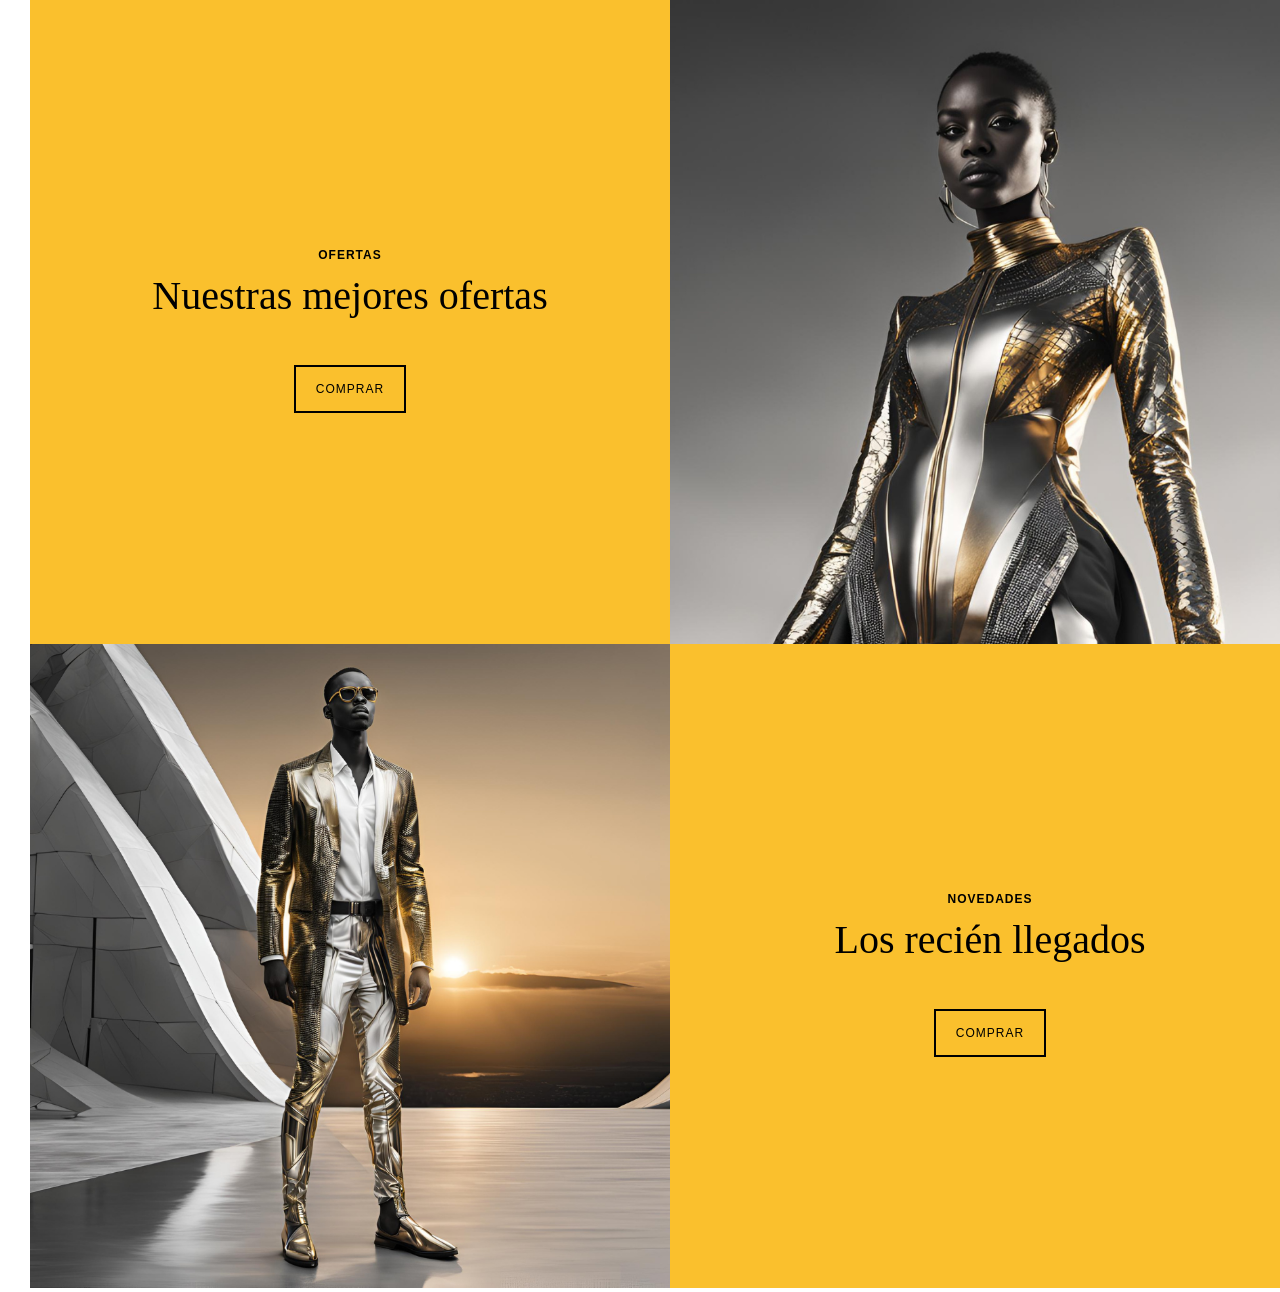
==== ActsCSS/index.html @ 95e4d598 "Empezada la práctica 2.1" ====
<!DOCTYPE html>
<html lang="es">
    <head>
        <meta charset="UTF-8">
        <link rel="stylesheet" href="css/style.css">
    </head>
    <body>
        <div class="container">
            <div class="row">
                <div class="htmlblock">
                    <div>
                        <div class="innerblock">
                            <div>Ofertas</div>
                            <div class="title">Nuestras mejores ofertas</div>
                            <a class="enlace" href="#">Comprar</a>
                        </div>    
                    </div>    
                </div>
                <div><img src="image/modelo1.png" title="Modelo 1" alt="Modelo 1"></div>
            </div>
            <div class="row">
                <div><img src="image/modelo2.png" title="Modelo 2" alt="Modelo 2"></div>
                <div class="htmlblock">
                    <div>
                        <div class="innerblock">
                            <div>Novedades</div>
                            <div class="title">Los recién llegados</div>
                            <a class="enlace" href="#">Comprar</a>
                        </div>    
                    </div>
                </div>
            </div>
        </div>
    </body>
</html>
---- ActsCSS/css/style.css ----
body {
  margin: 0;
}

.container {
  display: flex;
  flex-direction: column;
  align-content: center;
  text-align: center;
  max-width: 1540px;
  width: 100%;
  margin: 0 auto;
}

.row {
  display: flex;
  width: 100%;
  padding: 0 30px 0 30px;
}

.row > div {
  width: 50%;
}

img {
  width: 100%;
  height: 100%;
}

.htmlblock {
  background-color: rgb(250, 192, 45);
  align-content: center;
  text-align: center;
  width: 50%;
}

.innerblock > div:first-child {
  font-family: "Arial";
  font-weight: bold;
  font-size: 12px;
  text-transform: uppercase;
  letter-spacing: 1px;
  color: black;
}

.title {
  font-family: "Times New Roman";
  font-size: 40px;
  padding: 10px 0 60px 0;
}

.enlace {
  border: 2px solid black;
  padding: 15px 20px 15px 20px;
  font-family: Arial;
  font-size: 12px;
  letter-spacing: 1px;
  text-decoration: none;
  color: black;
  transition: 0.3s;
  text-transform: uppercase;
}

.enlace:hover {
  background-color: black;
  color: rgb(250, 192, 45);
}
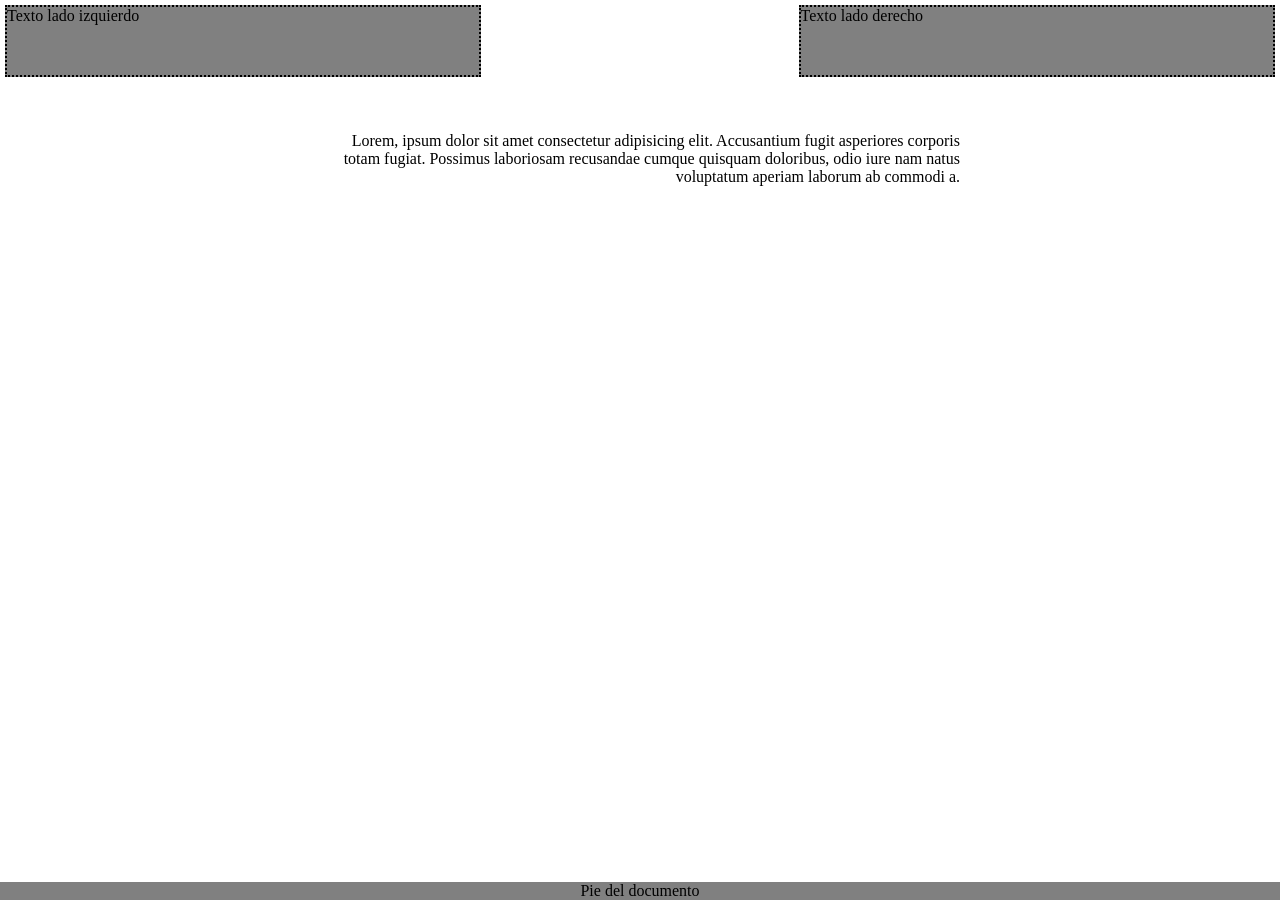
==== commit c3bce630: "Subida" ====
--- a/ActsCSS/index.html
+++ b/ActsCSS/index.html
@@ -5,31 +5,11 @@
         <link rel="stylesheet" href="css/style.css">
     </head>
     <body>
-        <div class="container">
-            <div class="row">
-                <div class="htmlblock">
-                    <div>
-                        <div class="innerblock">
-                            <div>Ofertas</div>
-                            <div class="title">Nuestras mejores ofertas</div>
-                            <a class="enlace" href="#">Comprar</a>
-                        </div>    
-                    </div>    
-                </div>
-                <div><img src="image/modelo1.png" title="Modelo 1" alt="Modelo 1"></div>
-            </div>
-            <div class="row">
-                <div><img src="image/modelo2.png" title="Modelo 2" alt="Modelo 2"></div>
-                <div class="htmlblock">
-                    <div>
-                        <div class="innerblock">
-                            <div>Novedades</div>
-                            <div class="title">Los recién llegados</div>
-                            <a class="enlace" href="#">Comprar</a>
-                        </div>    
-                    </div>
-                </div>
-            </div>
+        <div class="izquierda">Texto lado izquierdo</div>
+        <div class="derecha">Texto lado derecho</div>
+        <div class="texto-largo">
+            <p>Lorem, ipsum dolor sit amet consectetur adipisicing elit. Accusantium fugit asperiores corporis totam fugiat. Possimus laboriosam recusandae cumque quisquam doloribus, odio iure nam natus voluptatum aperiam laborum ab commodi a.</p>
         </div>
+        <div class="foot">Pie del documento</div>
     </body>
 </html>
--- a/ActsCSS/css/style.css
+++ b/ActsCSS/css/style.css
@@ -1,67 +1,41 @@
-body {
+* {
   margin: 0;
 }
 
-.container {
-  display: flex;
-  flex-direction: column;
-  align-content: center;
-  text-align: center;
-  max-width: 1540px;
-  width: 100%;
-  margin: 0 auto;
+.izquierda, .derecha {
+  display: inline;
+  width: 33%;
+  border: 2px dotted;
+  background-color: #808080;
+  margin: 5px;
+  padding-right: 50px;
+  padding-bottom: 50px;
 }
 
-.row {
-  display: flex;
-  width: 100%;
-  padding: 0 30px 0 30px;
+.izquierda {
+  float: left;
 }
 
-.row > div {
-  width: 50%;
+.derecha {
+  float: right;
 }
 
-img {
+.texto-largo {
+  padding-top: 50px;
   width: 100%;
-  height: 100%;
+  float: left;
 }
 
-.htmlblock {
-  background-color: rgb(250, 192, 45);
-  align-content: center;
-  text-align: center;
+.texto-largo p {
   width: 50%;
+  margin: 0 auto;
+  text-align: right;
 }
 
-.innerblock > div:first-child {
-  font-family: "Arial";
-  font-weight: bold;
-  font-size: 12px;
-  text-transform: uppercase;
-  letter-spacing: 1px;
-  color: black;
-}
-
-.title {
-  font-family: "Times New Roman";
-  font-size: 40px;
-  padding: 10px 0 60px 0;
-}
-
-.enlace {
-  border: 2px solid black;
-  padding: 15px 20px 15px 20px;
-  font-family: Arial;
-  font-size: 12px;
-  letter-spacing: 1px;
-  text-decoration: none;
-  color: black;
-  transition: 0.3s;
-  text-transform: uppercase;
-}
-
-.enlace:hover {
-  background-color: black;
-  color: rgb(250, 192, 45);
+.foot {
+  position: fixed;
+  width: 100%;
+  text-align: center;
+  background-color: gray;
+  bottom: 0;
 }
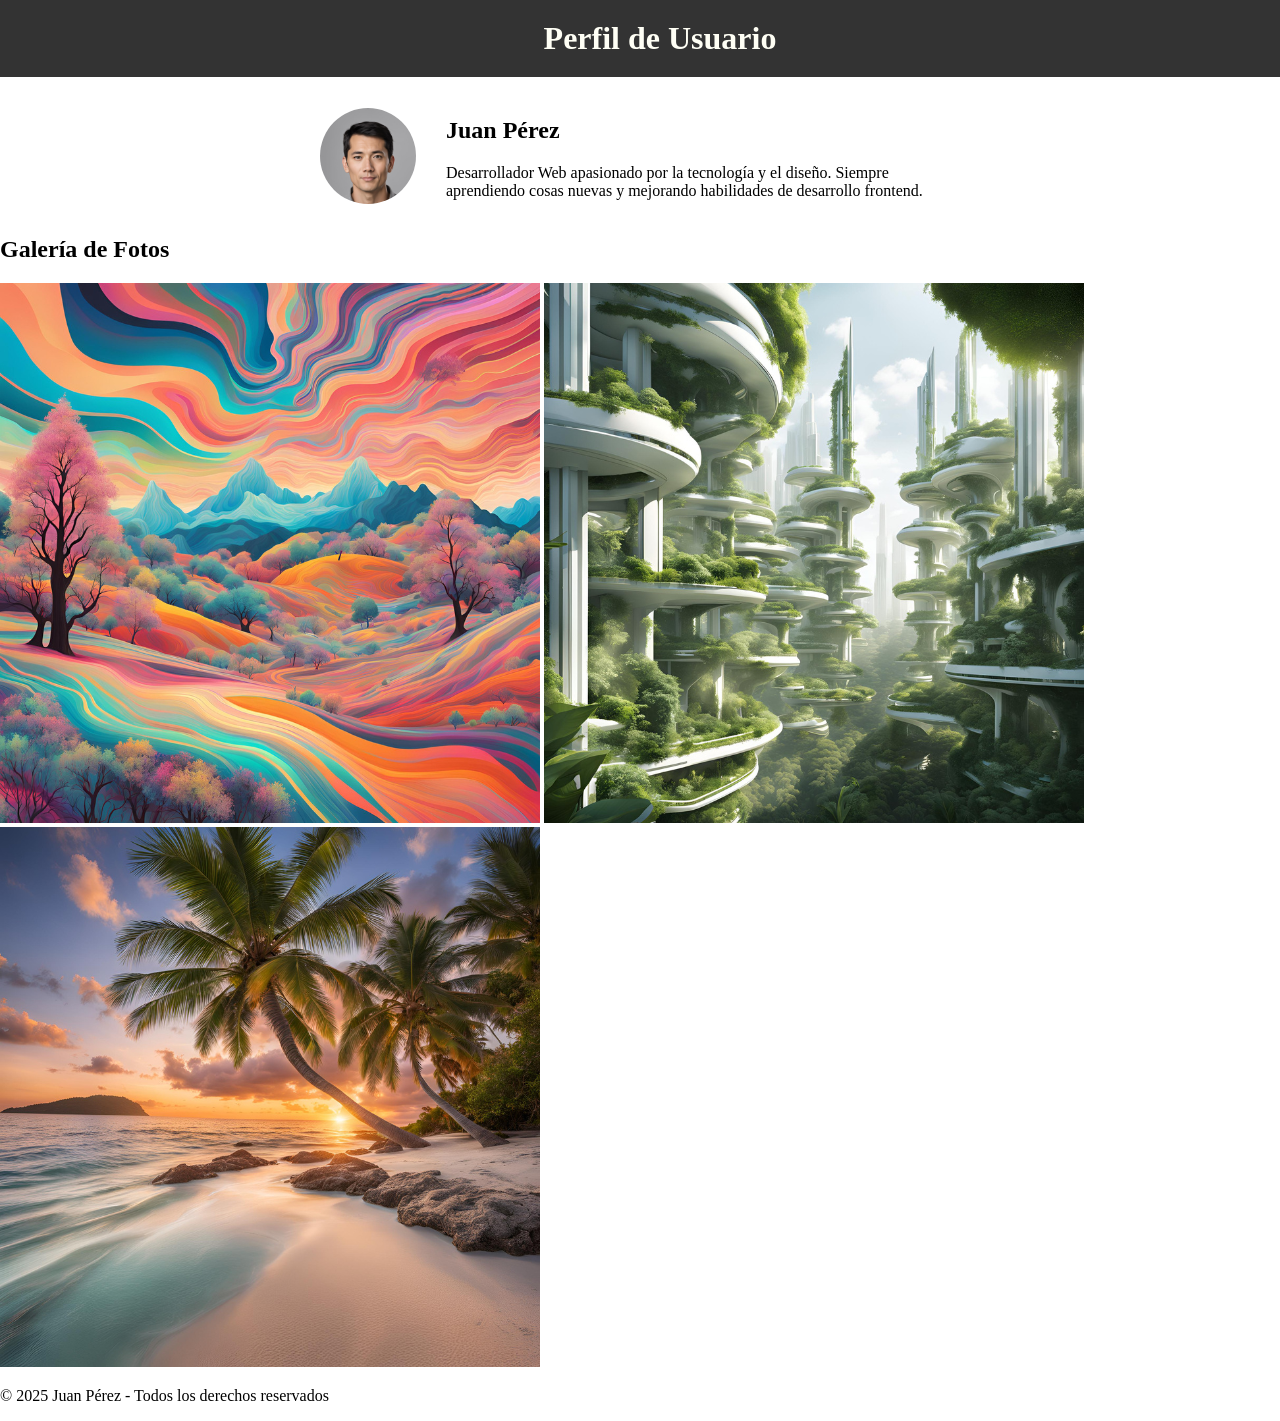
==== commit f4a50e27: "Clases" ====
--- a/ActsCSS/index.html
+++ b/ActsCSS/index.html
@@ -1,15 +1,38 @@
 <!DOCTYPE html>
 <html lang="es">
-    <head>
-        <meta charset="UTF-8">
-        <link rel="stylesheet" href="css/style.css">
-    </head>
-    <body>
-        <div class="izquierda">Texto lado izquierdo</div>
-        <div class="derecha">Texto lado derecho</div>
-        <div class="texto-largo">
-            <p>Lorem, ipsum dolor sit amet consectetur adipisicing elit. Accusantium fugit asperiores corporis totam fugiat. Possimus laboriosam recusandae cumque quisquam doloribus, odio iure nam natus voluptatum aperiam laborum ab commodi a.</p>
+<head>
+    <meta charset="UTF-8">
+    <meta name="viewport" content="width=device-width, initial-scale=1.0">
+    <link rel="stylesheet" href="css/style.css">
+    <title>Perfil de Usuario</title>
+</head>
+<body>
+    <header>
+        <h1>Perfil de Usuario</h1>
+    </header>
+
+
+    <section class="perfil">
+        <img src="image/imagen-perfil.png" alt="Imagen de perfil" class="perfil-img">
+        <div class="perfil-info">
+            <h2>Juan Pérez</h2>
+            <p>Desarrollador Web apasionado por la tecnología y el diseño. Siempre aprendiendo cosas nuevas y mejorando habilidades de desarrollo frontend.</p>
         </div>
-        <div class="foot">Pie del documento</div>
-    </body>
-</html>+    </section>
+
+
+    <section class="galeria">
+        <h2>Galería de Fotos</h2>
+        <div class="fotos">
+            <img src="image/foto1.png" alt="Foto de paisaje" class="foto">
+            <img src="image/foto2.png" alt="Foto de ciudad" class="foto">
+            <img src="image/foto3.png" alt="Foto de playa" class="foto">
+        </div>
+    </section>
+
+
+    <footer>
+        <p>© 2025 Juan Pérez - Todos los derechos reservados</p>
+    </footer>
+</body>
+</html>
--- a/ActsCSS/css/style.css
+++ b/ActsCSS/css/style.css
@@ -1,41 +1,30 @@
-* {
+body, h1 {
   margin: 0;
 }
 
-.izquierda, .derecha {
-  display: inline;
-  width: 33%;
-  border: 2px dotted;
-  background-color: #808080;
-  margin: 5px;
-  padding-right: 50px;
-  padding-bottom: 50px;
+header {
+  text-align: center;
+  background-color: #333333;
+  width: 100%;
+  color: #FFFFF5;
+  padding: 20px;
 }
 
-.izquierda {
-  float: left;
+.perfil {
+  margin: 0 auto;
+  align-items: center;
+  display: flex;
+  margin: 20px 25% 20px 25%;
 }
 
-.derecha {
-  float: right;
+.perfil img {
+  float: left;
+  border-radius: 50%;
+  width: 15%;
+  height: 100%;
 }
 
-.texto-largo {
-  padding-top: 50px;
-  width: 100%;
+.perfil-info {
   float: left;
+  padding-left: 30px;
 }
-
-.texto-largo p {
-  width: 50%;
-  margin: 0 auto;
-  text-align: right;
-}
-
-.foot {
-  position: fixed;
-  width: 100%;
-  text-align: center;
-  background-color: gray;
-  bottom: 0;
-}
